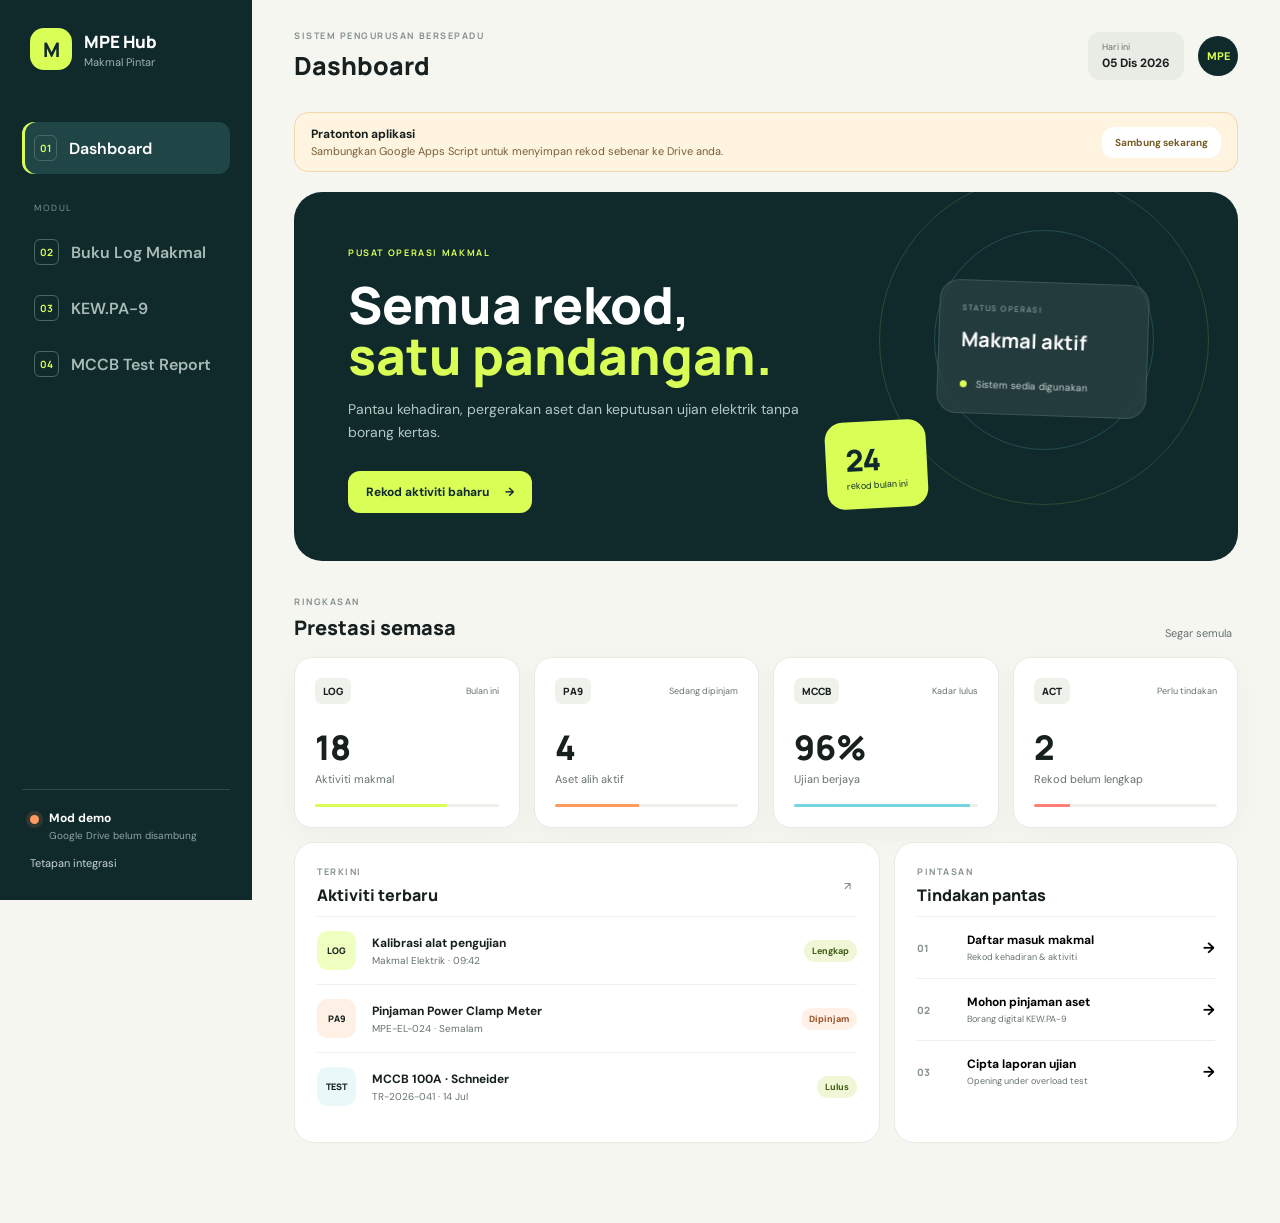
==== index.html @ 6437c632 "build MPE Hub mobile web app" ====
<!doctype html>
<html lang="ms">
<head>
  <meta charset="UTF-8">
  <meta name="viewport" content="width=device-width, initial-scale=1.0, viewport-fit=cover">
  <meta name="theme-color" content="#102a2c">
  <meta name="description" content="MPE Hub - pengurusan makmal, aset alih dan laporan ujian MCCB dalam satu aplikasi.">
  <title>MPE Hub</title>
  <link rel="preconnect" href="https://fonts.googleapis.com">
  <link rel="preconnect" href="https://fonts.gstatic.com" crossorigin>
  <link href="https://fonts.googleapis.com/css2?family=DM+Sans:wght@400;500;600;700&family=Manrope:wght@600;700;800&display=swap" rel="stylesheet">
  <link rel="stylesheet" href="styles.css">
</head>
<body>
  <div class="app-shell">
    <aside class="sidebar" aria-label="Navigasi utama">
      <a class="brand" href="#dashboard" data-route="dashboard" aria-label="MPE Hub - halaman utama">
        <span class="brand-mark">M</span>
        <span><strong>MPE Hub</strong><small>Makmal Pintar</small></span>
      </a>

      <nav class="side-nav">
        <button class="nav-item active" data-route="dashboard"><span class="nav-icon">01</span><span>Dashboard</span></button>
        <p class="nav-label">MODUL</p>
        <button class="nav-item" data-route="logbook"><span class="nav-icon">02</span><span>Buku Log Makmal</span></button>
        <button class="nav-item" data-route="asset"><span class="nav-icon">03</span><span>KEW.PA-9</span></button>
        <button class="nav-item" data-route="mccb"><span class="nav-icon">04</span><span>MCCB Test Report</span></button>
      </nav>

      <div class="sidebar-foot">
        <div class="sync-state"><span class="status-dot"></span><div><strong id="sync-label">Mod demo</strong><small id="sync-detail">Google Drive belum disambung</small></div></div>
        <button class="text-button" data-open-setup>Tetapan integrasi</button>
      </div>
    </aside>

    <main class="main-content">
      <header class="topbar">
        <div>
          <p class="eyebrow">SISTEM PENGURUSAN BERSEPADU</p>
          <h1 id="page-title">Dashboard</h1>
        </div>
        <div class="top-actions">
          <div class="today-pill"><span>Hari ini</span><strong id="today-date">—</strong></div>
          <button class="avatar" aria-label="Profil pengguna">MPE</button>
        </div>
      </header>

      <div id="connection-banner" class="connection-banner">
        <div><strong>Pratonton aplikasi</strong><span>Sambungkan Google Apps Script untuk menyimpan rekod sebenar ke Drive anda.</span></div>
        <button class="button button-small button-light" data-open-setup>Sambung sekarang</button>
      </div>

      <section class="page active" id="dashboard" data-page="dashboard">
        <div class="hero-card">
          <div class="hero-copy">
            <span class="hero-kicker">PUSAT OPERASI MAKMAL</span>
            <h2>Semua rekod,<br><em>satu pandangan.</em></h2>
            <p>Pantau kehadiran, pergerakan aset dan keputusan ujian elektrik tanpa borang kertas.</p>
            <button class="button button-primary" data-route="logbook">Rekod aktiviti baharu <span>→</span></button>
          </div>
          <div class="hero-visual" aria-hidden="true">
            <div class="orbit orbit-one"></div><div class="orbit orbit-two"></div>
            <div class="pulse-card"><span>STATUS OPERASI</span><strong>Makmal aktif</strong><small><i></i> Sistem sedia digunakan</small></div>
            <div class="mini-stat"><span id="hero-count">24</span><small>rekod bulan ini</small></div>
          </div>
        </div>

        <div class="section-heading"><div><p class="eyebrow">RINGKASAN</p><h2>Prestasi semasa</h2></div><button class="ghost-button" id="refresh-dashboard">Segar semula</button></div>
        <div class="metric-grid">
          <article class="metric-card accent-lime"><div class="metric-top"><span class="metric-code">LOG</span><span class="trend">Bulan ini</span></div><strong id="metric-logbook">18</strong><p>Aktiviti makmal</p><div class="metric-bar"><i style="width:72%"></i></div></article>
          <article class="metric-card accent-orange"><div class="metric-top"><span class="metric-code">PA9</span><span class="trend">Sedang dipinjam</span></div><strong id="metric-assets">4</strong><p>Aset alih aktif</p><div class="metric-bar"><i style="width:46%"></i></div></article>
          <article class="metric-card accent-cyan"><div class="metric-top"><span class="metric-code">MCCB</span><span class="trend">Kadar lulus</span></div><strong id="metric-tests">96%</strong><p>Ujian berjaya</p><div class="metric-bar"><i style="width:96%"></i></div></article>
          <article class="metric-card accent-red"><div class="metric-top"><span class="metric-code">ACT</span><span class="trend">Perlu tindakan</span></div><strong id="metric-actions">2</strong><p>Rekod belum lengkap</p><div class="metric-bar"><i style="width:20%"></i></div></article>
        </div>

        <div class="dashboard-grid">
          <section class="panel activity-panel">
            <div class="panel-head"><div><p class="eyebrow">TERKINI</p><h3>Aktiviti terbaru</h3></div><button class="icon-button" aria-label="Lihat semua">↗</button></div>
            <div class="activity-list" id="activity-list">
              <div class="activity-row"><span class="activity-type type-log">LOG</span><div><strong>Kalibrasi alat pengujian</strong><small>Makmal Elektrik · 09:42</small></div><span class="badge success">Lengkap</span></div>
              <div class="activity-row"><span class="activity-type type-asset">PA9</span><div><strong>Pinjaman Power Clamp Meter</strong><small>MPE-EL-024 · Semalam</small></div><span class="badge warning">Dipinjam</span></div>
              <div class="activity-row"><span class="activity-type type-test">TEST</span><div><strong>MCCB 100A · Schneider</strong><small>TR-2026-041 · 14 Jul</small></div><span class="badge success">Lulus</span></div>
            </div>
          </section>
          <section class="panel quick-panel">
            <div class="panel-head"><div><p class="eyebrow">PINTASAN</p><h3>Tindakan pantas</h3></div></div>
            <button class="quick-action" data-route="logbook"><span>01</span><div><strong>Daftar masuk makmal</strong><small>Rekod kehadiran & aktiviti</small></div><b>→</b></button>
            <button class="quick-action" data-route="asset"><span>02</span><div><strong>Mohon pinjaman aset</strong><small>Borang digital KEW.PA-9</small></div><b>→</b></button>
            <button class="quick-action" data-route="mccb"><span>03</span><div><strong>Cipta laporan ujian</strong><small>Opening under overload test</small></div><b>→</b></button>
          </section>
        </div>
      </section>

      <section class="page" id="logbook" data-page="logbook">
        <div class="module-intro intro-green"><div><span class="module-number">MODUL 01</span><h2>Buku Log Makmal</h2><p>Rekod kehadiran dan aktiviti dengan bukti sokongan serta status pelaksanaan.</p></div><div class="intro-stat"><span id="log-today">03</span><small>Kehadiran hari ini</small></div></div>
        <form class="data-form" id="logbook-form" data-module="logbook">
          <div class="form-section"><div class="form-section-title"><span>01</span><div><h3>Maklumat kehadiran</h3><p>Butiran pegawai dan lokasi makmal</p></div></div><div class="field-grid">
            <label class="field"><span>Nama penuh *</span><input name="nama" required placeholder="Contoh: Ahmad Firdaus"></label>
            <label class="field"><span>No. pekerja / kad pengenalan *</span><input name="noPekerja" required placeholder="No. pengenalan"></label>
            <label class="field"><span>Bahagian / Unit *</span><input name="bahagian" required placeholder="Contoh: Unit Kejuruteraan Elektrik"></label>
            <label class="field"><span>Makmal *</span><select name="makmal" required><option value="">Pilih makmal</option><option>Makmal Elektrik</option><option>Makmal Mekanikal</option><option>Makmal Kalibrasi</option><option>Lain-lain</option></select></label>
            <label class="field"><span>Tarikh *</span><input type="date" name="tarikh" required data-today></label>
            <label class="field"><span>Masa masuk *</span><input type="time" name="masaMasuk" required data-now></label>
          </div></div>
          <div class="form-section"><div class="form-section-title"><span>02</span><div><h3>Aktiviti makmal</h3><p>Pilih tujuan dan terangkan kerja yang dijalankan</p></div></div><div class="field-grid">
            <label class="field"><span>Jenis aktiviti *</span><select name="aktiviti" required><option value="">Pilih aktiviti</option><option>Pengujian</option><option>Kalibrasi</option><option>Penyelenggaraan</option><option>Lawatan Dalaman</option><option>Lawatan Luaran</option><option>Lain-lain</option></select></label>
            <label class="field"><span>Pegawai bertanggungjawab</span><input name="pegawai" placeholder="Nama pegawai penyelia"></label>
            <label class="field field-wide"><span>Butiran aktiviti *</span><textarea name="butiran" required rows="4" placeholder="Nyatakan skop kerja, peralatan dan hasil aktiviti..."></textarea></label>
            <label class="field"><span>Masa keluar</span><input type="time" name="masaKeluar"></label>
            <label class="field"><span>Status *</span><select name="status" required><option>Lengkap</option><option>Tidak Lengkap</option><option>Dalam Pelaksanaan</option></select></label>
            <label class="field field-wide"><span>Lampiran bukti (gambar / PDF)</span><input type="file" name="lampiran" accept="image/*,.pdf" capture="environment"><small>Maksimum 5 MB. Fail akan disimpan di Google Drive.</small></label>
          </div></div>
          <div class="form-actions"><button type="reset" class="button button-secondary">Kosongkan</button><button type="submit" class="button button-dark">Simpan rekod <span>→</span></button></div>
        </form>
      </section>

      <section class="page" id="asset" data-page="asset">
        <div class="module-intro intro-orange"><div><span class="module-number">MODUL 02 · KEW.PA-9</span><h2>Pinjaman Aset Alih</h2><p>Borang digital berdasarkan AM 2.4 Lampiran A untuk pergerakan dan pinjaman aset.</p></div><div class="intro-stat"><span id="asset-active">04</span><small>Aset sedang dipinjam</small></div></div>
        <form class="data-form" id="asset-form" data-module="asset">
          <div class="form-section"><div class="form-section-title"><span>01</span><div><h3>Maklumat pemohon</h3><p>Butiran peminjam dan tujuan penggunaan</p></div></div><div class="field-grid">
            <label class="field"><span>No. permohonan</span><input name="noPermohonan" readonly data-autono="PA9"></label>
            <label class="field"><span>Nama pemohon *</span><input name="namaPemohon" required placeholder="Nama penuh"></label>
            <label class="field"><span>Jawatan *</span><input name="jawatan" required placeholder="Jawatan pemohon"></label>
            <label class="field"><span>Bahagian *</span><input name="bahagian" required placeholder="Bahagian / unit"></label>
            <label class="field"><span>Tujuan *</span><input name="tujuan" required placeholder="Tujuan pinjaman"></label>
            <label class="field"><span>Tempat digunakan *</span><input name="tempat" required placeholder="Lokasi penggunaan"></label>
            <label class="field field-wide"><span>Nama pengeluar</span><input name="namaPengeluar" placeholder="Nama pegawai yang mengeluarkan aset"></label>
          </div></div>
          <div class="form-section"><div class="form-section-title"><span>02</span><div><h3>Butiran aset</h3><p>Tambah satu atau lebih aset dalam permohonan</p></div></div><div id="asset-items" class="repeater"></div><button type="button" class="add-row-button" id="add-asset">＋ Tambah aset</button></div>
          <div class="form-section"><div class="form-section-title"><span>03</span><div><h3>Pengesahan peminjam</h3><p>Perakuan maklumat yang dikemukakan</p></div></div><div class="field-grid">
            <label class="field"><span>Tarikh permohonan *</span><input type="date" name="tarikhPermohonan" required data-today></label>
            <label class="field"><span>Status permohonan</span><select name="status"><option>Menunggu Kelulusan</option><option>Lulus</option><option>Tidak Lulus</option><option>Dipulangkan</option></select></label>
            <label class="check-field field-wide"><input type="checkbox" name="perakuan" required><span>Saya mengaku bahawa maklumat di atas adalah benar dan aset akan digunakan untuk tujuan yang dinyatakan.</span></label>
          </div></div>
          <div class="form-actions"><button type="reset" class="button button-secondary">Kosongkan</button><button type="submit" class="button button-dark">Hantar permohonan <span>→</span></button></div>
        </form>
      </section>

      <section class="page" id="mccb" data-page="mccb">
        <div class="module-intro intro-blue"><div><span class="module-number">MODUL 03 · F-CREaTE-ERL-TP02-01</span><h2>MCCB Test Report</h2><p>Test data for opening under overload conditions mengikut MS IEC 60947-2.</p></div><div class="intro-stat"><span id="test-rate">96%</span><small>Kadar lulus keseluruhan</small></div></div>
        <form class="data-form" id="mccb-form" data-module="mccb">
          <div class="form-section"><div class="form-section-title"><span>01</span><div><h3>Butiran MCCB</h3><p>Maklumat unit yang diuji dan rujukan kerja</p></div></div><div class="field-grid">
            <label class="field"><span>Test Ref. No. *</span><input name="testRef" required data-autono="TR"></label>
            <label class="field"><span>Job No. *</span><input name="jobNo" required placeholder="Nombor kerja"></label>
            <label class="field"><span>Syarikat *</span><input name="company" required placeholder="Nama syarikat / pelanggan"></label>
            <label class="field"><span>Jenama *</span><input name="brand" required placeholder="Contoh: Schneider"></label>
            <label class="field"><span>Model *</span><input name="model" required placeholder="Model MCCB"></label>
            <label class="field"><span>Jenis *</span><select name="type" required><option>Fixed</option><option>Adjustable</option></select></label>
            <label class="field"><span>Bilangan kutub *</span><input type="number" min="1" max="4" name="poles" required placeholder="3"></label>
            <label class="field"><span>Rated current, In (A) *</span><input type="number" min="1" step="0.01" name="ratedCurrent" required placeholder="100"></label>
            <label class="field"><span>Rated short circuit capacity (kA)</span><input type="number" min="0" step="0.01" name="shortCircuit" placeholder="25"></label>
          </div></div>
          <div class="form-section"><div class="form-section-title"><span>02</span><div><h3>Keadaan kerja</h3><p>Suhu, kelembapan dan sambungan ujian</p></div></div><div class="field-grid four-col">
            <label class="field"><span>Ambient mula (°C) *</span><input type="number" step="0.1" name="ambientStart" required></label>
            <label class="field"><span>Ambient akhir (°C)</span><input type="number" step="0.1" name="ambientEnd"></label>
            <label class="field"><span>Kelembapan mula (%) *</span><input type="number" step="0.1" name="humidityStart" required></label>
            <label class="field"><span>Kelembapan akhir (%)</span><input type="number" step="0.1" name="humidityEnd"></label>
            <label class="field"><span>Faktor TCD *</span><input type="number" step="0.001" name="tcd" value="1" required></label>
            <label class="field"><span>Saiz kabel (mm²)</span><input type="number" step="0.01" name="cableSize"></label>
            <label class="field"><span>Torque (Nm)</span><input type="number" step="0.01" name="torque"></label>
            <label class="check-field"><input type="checkbox" name="seriesConnected" checked><span>Semua kutub fasa disambung secara siri</span></label>
          </div></div>
          <div class="form-section"><div class="form-section-title"><span>03</span><div><h3>Senarai semak peralatan</h3><p>Pastikan peralatan berfungsi dan kalibrasi sah</p></div></div><div id="equipment-list" class="equipment-list"></div></div>
          <div class="form-section"><div class="form-section-title"><span>04</span><div><h3>Opening under overload</h3><p>Clause 8.2.1.2.4 — MS IEC 60947-2</p></div></div>
            <div class="calc-strip"><div><span>Rated at test ambient (b)</span><strong id="rated-at-test">0.00 A</strong></div><div><span>1.05 × (b)</span><strong id="test-105">0.00 A</strong></div><div><span>1.30 × (b)</span><strong id="test-130">0.00 A</strong></div></div>
            <div class="test-grid"><div class="test-card"><span class="test-label">UJIAN i</span><h4>1.05 OF (b)</h4><p>Non-trip mengikut tempoh standard</p><label class="field"><span>Arus sebenar (A)</span><input type="number" step="0.01" name="actual105"></label><label class="field"><span>Tripping time / catatan</span><input name="trip105" placeholder="Contoh: Non-trip at 1 hour"></label><label class="field"><span>Keputusan</span><select name="result105"><option>Pass</option><option>Fail</option></select></label></div>
            <div class="test-card"><span class="test-label">UJIAN ii</span><h4>1.30 OF (b)</h4><p>Trip dalam tempoh standard</p><label class="field"><span>Arus sebenar (A)</span><input type="number" step="0.01" name="actual130"></label><label class="field"><span>Tripping time / catatan</span><input name="trip130" placeholder="Contoh: Trip at 42 min"></label><label class="field"><span>Keputusan</span><select name="result130"><option>Pass</option><option>Fail</option></select></label></div></div>
            <div class="reading-block"><div class="reading-head"><span>Bacaan clamp meter mengikut sela masa (A)</span><small>0 hingga +120 min</small></div><div class="reading-grid" id="reading-grid"></div></div>
          </div>
          <div class="form-section"><div class="form-section-title"><span>05</span><div><h3>Pengesahan laporan</h3><p>Butiran penguji dan pegawai verifikasi</p></div></div><div class="field-grid">
            <label class="field"><span>Diuji oleh *</span><input name="testedBy" required></label><label class="field"><span>Jawatan penguji *</span><input name="testerPosition" required></label><label class="field"><span>Disemak & disahkan oleh</span><input name="verifiedBy"></label><label class="field"><span>Jawatan penyemak</span><input name="verifierPosition"></label><label class="field"><span>Tarikh ujian *</span><input type="date" name="testDate" required data-today></label><label class="field"><span>Keputusan keseluruhan *</span><select name="overallResult"><option>Pass</option><option>Fail</option></select></label>
          </div></div>
          <div class="form-actions"><button type="reset" class="button button-secondary">Kosongkan</button><button type="submit" class="button button-dark">Simpan laporan <span>→</span></button></div>
        </form>
      </section>
    </main>
  </div>

  <nav class="mobile-nav" aria-label="Navigasi mudah alih">
    <button class="active" data-route="dashboard"><span>⌂</span><small>Utama</small></button><button data-route="logbook"><span>01</span><small>Log</small></button><button data-route="asset"><span>02</span><small>PA-9</small></button><button data-route="mccb"><span>03</span><small>MCCB</small></button>
  </nav>

  <dialog id="setup-dialog" class="setup-dialog">
    <button class="dialog-close" data-close-dialog aria-label="Tutup">×</button>
    <span class="dialog-kicker">INTEGRASI GOOGLE DRIVE</span><h2>Sambungkan storan anda</h2><p>Salin URL deployment Google Apps Script ke <code>config.js</code>. Spreadsheet dan folder lampiran akan dicipta secara automatik dalam Drive anda.</p>
    <ol><li>Buka fail <strong>apps-script/Code.gs</strong> dan salin ke projek Apps Script baharu.</li><li>Deploy sebagai <strong>Web app</strong>, akses kepada “Anyone”.</li><li>Salin URL berakhir <strong>/exec</strong> ke dalam <strong>config.js</strong>.</li></ol>
    <div class="setup-code"><span>GOOGLE_SCRIPT_URL</span><code id="configured-url">Belum ditetapkan</code></div>
    <button class="button button-dark" data-close-dialog>Faham</button>
  </dialog>
  <div id="toast" class="toast" role="status" aria-live="polite"></div>
  <script src="config.js"></script>
  <script src="app.js"></script>
</body>
</html>
---- styles.css ----
:root{--ink:#17201f;--muted:#667270;--paper:#f5f6f0;--white:#fff;--forest:#102a2c;--forest-2:#183d3f;--lime:#d9ff57;--orange:#ff9b60;--cyan:#74d7df;--red:#ff7f78;--line:#dfe3da;--shadow:0 16px 50px rgba(24,45,42,.08);--radius:22px}
*{box-sizing:border-box}html{scroll-behavior:smooth}body{margin:0;background:var(--paper);color:var(--ink);font-family:"DM Sans",sans-serif;-webkit-font-smoothing:antialiased}button,input,select,textarea{font:inherit}button{cursor:pointer}.app-shell{min-height:100vh}.sidebar{position:fixed;inset:0 auto 0 0;width:252px;padding:28px 22px;background:var(--forest);color:#fff;display:flex;flex-direction:column;z-index:20}.brand{display:flex;align-items:center;gap:12px;color:#fff;text-decoration:none;padding:0 8px}.brand-mark{width:42px;height:42px;border-radius:14px;background:var(--lime);color:var(--forest);display:grid;place-items:center;font:800 20px Manrope}.brand strong,.brand small{display:block}.brand strong{font:800 17px Manrope}.brand small{color:#9cb2ad;font-size:11px;margin-top:2px}.side-nav{margin-top:48px}.nav-label{font-size:9px;letter-spacing:.18em;color:#76918c;margin:28px 12px 12px}.nav-item{width:100%;border:0;background:transparent;color:#a9bbb7;display:flex;align-items:center;gap:12px;text-align:left;padding:13px 12px;border-radius:12px;margin:4px 0;font-weight:600}.nav-item:hover,.nav-item.active{background:#204547;color:#fff}.nav-item.active{box-shadow:inset 3px 0 0 var(--lime)}.nav-icon{font:700 10px Manrope;color:var(--lime);border:1px solid #4b6663;border-radius:6px;padding:5px}.sidebar-foot{margin-top:auto;border-top:1px solid #2b4a49;padding:20px 8px 0}.sync-state{display:flex;gap:10px;align-items:flex-start}.status-dot{width:9px;height:9px;margin-top:5px;border-radius:50%;background:var(--orange);box-shadow:0 0 0 4px rgba(255,155,96,.13)}.sync-state strong,.sync-state small{display:block}.sync-state strong{font-size:12px}.sync-state small{font-size:10px;color:#8ea5a0;margin-top:3px}.text-button{border:0;background:transparent;color:#c6d4d1;font-size:11px;padding:14px 0 0}.main-content{margin-left:252px;padding:0 42px 80px;max-width:1600px}.topbar{height:112px;display:flex;align-items:center;justify-content:space-between}.eyebrow{font:700 9px Manrope;letter-spacing:.17em;color:#85908e;margin:0 0 6px}.topbar h1{font:800 25px Manrope;margin:0}.top-actions{display:flex;align-items:center;gap:14px}.today-pill{background:#e9ece5;border-radius:12px;padding:9px 14px}.today-pill span,.today-pill strong{display:block}.today-pill span{font-size:9px;color:var(--muted)}.today-pill strong{font-size:12px;margin-top:2px}.avatar{width:40px;height:40px;border:0;border-radius:50%;background:var(--forest);color:var(--lime);font-size:11px;font-weight:700}.connection-banner{display:flex;align-items:center;justify-content:space-between;gap:20px;background:#fff4df;border:1px solid #f0d8aa;padding:13px 16px;border-radius:14px;margin-bottom:20px}.connection-banner strong,.connection-banner span{display:block}.connection-banner strong{font-size:12px}.connection-banner span{font-size:11px;color:#765f3b;margin-top:2px}.button{border:0;border-radius:12px;padding:13px 18px;font-weight:700;font-size:12px;display:inline-flex;align-items:center;justify-content:center;gap:16px}.button-primary{background:var(--lime);color:var(--forest)}.button-primary:hover{transform:translateY(-1px);box-shadow:0 9px 22px rgba(217,255,87,.18)}.button-dark{background:var(--forest);color:#fff}.button-secondary{background:#e9ece5;color:var(--ink)}.button-light{background:#fff;color:#775b24}.button-small{padding:9px 13px;font-size:10px}.page{display:none;animation:fadeUp .35s ease}.page.active{display:block}@keyframes fadeUp{from{opacity:0;transform:translateY(7px)}to{opacity:1;transform:none}}.hero-card{min-height:350px;border-radius:28px;background:var(--forest);color:#fff;padding:48px 54px;display:grid;grid-template-columns:1.1fr .9fr;overflow:hidden;position:relative}.hero-kicker{font:700 9px Manrope;letter-spacing:.18em;color:var(--lime)}.hero-copy h2{font:800 clamp(34px,4vw,58px)/.99 Manrope;margin:18px 0}.hero-copy h2 em{font-style:normal;color:var(--lime)}.hero-copy p{max-width:480px;color:#b5c7c3;font-size:14px;line-height:1.6;margin:0 0 28px}.hero-visual{position:relative;min-height:240px}.orbit{position:absolute;border:1px solid rgba(217,255,87,.15);border-radius:50%}.orbit-one{width:330px;height:330px;right:-25px;top:-65px}.orbit-two{width:220px;height:220px;right:30px;top:-10px;border-color:rgba(116,215,223,.2)}.pulse-card{position:absolute;right:36px;top:42px;width:210px;padding:22px;background:rgba(255,255,255,.08);backdrop-filter:blur(12px);border:1px solid rgba(255,255,255,.12);border-radius:20px;transform:rotate(2deg)}.pulse-card span,.pulse-card strong,.pulse-card small{display:block}.pulse-card span{font-size:8px;letter-spacing:.15em;color:#9bb2ad}.pulse-card strong{font:700 20px Manrope;margin:13px 0 25px}.pulse-card small{font-size:10px;color:#c4d2cf}.pulse-card i{display:inline-block;width:7px;height:7px;background:var(--lime);border-radius:50%;margin-right:6px}.mini-stat{position:absolute;left:18px;bottom:5px;background:var(--lime);color:var(--forest);border-radius:18px;padding:17px 20px;transform:rotate(-3deg)}.mini-stat span,.mini-stat small{display:block}.mini-stat span{font:800 30px Manrope}.mini-stat small{font-size:9px}.section-heading{display:flex;align-items:flex-end;justify-content:space-between;margin:34px 0 16px}.section-heading h2{font:800 20px Manrope;margin:0}.ghost-button,.icon-button{border:0;background:transparent;color:var(--muted);font-size:11px}.metric-grid{display:grid;grid-template-columns:repeat(4,1fr);gap:14px}.metric-card{background:#fff;border:1px solid #e8ebe4;border-radius:18px;padding:20px;box-shadow:0 8px 30px rgba(26,45,42,.03)}.metric-top{display:flex;justify-content:space-between;align-items:center}.metric-code{font:800 10px Manrope;padding:6px 8px;border-radius:7px;background:#eff1eb}.trend{font-size:9px;color:var(--muted)}.metric-card>strong{font:800 34px Manrope;display:block;margin:20px 0 0}.metric-card>p{font-size:11px;color:var(--muted);margin:2px 0 18px}.metric-bar{height:3px;background:#edf0ea;border-radius:2px;overflow:hidden}.metric-bar i{display:block;height:100%;background:var(--lime)}.accent-orange .metric-bar i{background:var(--orange)}.accent-cyan .metric-bar i{background:var(--cyan)}.accent-red .metric-bar i{background:var(--red)}.dashboard-grid{display:grid;grid-template-columns:1.45fr .85fr;gap:14px;margin-top:14px}.panel{background:#fff;border:1px solid #e8ebe4;border-radius:20px;padding:22px}.panel-head{display:flex;justify-content:space-between;align-items:center;margin-bottom:10px}.panel h3{font:800 16px Manrope;margin:0}.activity-row{display:grid;grid-template-columns:42px 1fr auto;align-items:center;gap:13px;padding:14px 0;border-top:1px solid #edf0ea}.activity-type{width:39px;height:39px;border-radius:11px;display:grid;place-items:center;font:800 9px Manrope}.type-log{background:#efffc0}.type-asset{background:#fff0e6}.type-test{background:#e9f9fa}.activity-row strong,.activity-row small{display:block}.activity-row strong{font-size:12px}.activity-row small{font-size:10px;color:var(--muted);margin-top:3px}.badge{padding:5px 8px;border-radius:99px;font-size:9px;font-weight:700}.success{background:#eff7d7;color:#3f5b16}.warning{background:#fff1e7;color:#9c5127}.quick-action{width:100%;display:grid;grid-template-columns:38px 1fr auto;align-items:center;gap:12px;text-align:left;background:transparent;border:0;border-top:1px solid #edf0ea;padding:15px 0}.quick-action>span{font:800 10px Manrope;color:#8b9694}.quick-action strong,.quick-action small{display:block}.quick-action strong{font-size:12px}.quick-action small{font-size:9px;color:var(--muted);margin-top:3px}.quick-action b{font-size:15px}.module-intro{min-height:190px;padding:36px 40px;border-radius:26px;display:flex;justify-content:space-between;align-items:flex-end;margin-bottom:18px}.intro-green{background:#dff4c5}.intro-orange{background:#ffe0cc}.intro-blue{background:#d5eef0}.module-number{font:800 9px Manrope;letter-spacing:.16em}.module-intro h2{font:800 clamp(30px,4vw,46px) Manrope;margin:12px 0 8px}.module-intro p{font-size:12px;max-width:560px;margin:0;color:#4d5b59}.intro-stat{text-align:right;border-left:1px solid rgba(23,32,31,.18);padding-left:32px}.intro-stat span,.intro-stat small{display:block}.intro-stat span{font:800 38px Manrope}.intro-stat small{font-size:9px;color:#51615e}.data-form{background:#fff;border-radius:22px;border:1px solid #e5e8e1;overflow:hidden}.form-section{padding:30px 34px;border-bottom:1px solid #e8ebe4}.form-section-title{display:flex;align-items:flex-start;gap:14px;margin-bottom:25px}.form-section-title>span{width:28px;height:28px;border-radius:8px;background:var(--forest);color:var(--lime);display:grid;place-items:center;font:800 9px Manrope}.form-section-title h3{font:800 16px Manrope;margin:2px 0}.form-section-title p{font-size:10px;color:var(--muted);margin:3px 0}.field-grid{display:grid;grid-template-columns:repeat(2,1fr);gap:19px 20px}.four-col{grid-template-columns:repeat(4,1fr)}.field-wide{grid-column:1/-1}.field>span{display:block;font-weight:700;font-size:10px;margin-bottom:7px}.field input,.field select,.field textarea{width:100%;border:1px solid #dbe0d8;background:#fafbf8;color:var(--ink);border-radius:10px;padding:12px 13px;outline:none;font-size:12px}.field input:focus,.field select:focus,.field textarea:focus{border-color:#6e918b;box-shadow:0 0 0 3px rgba(24,61,63,.08)}.field textarea{resize:vertical;line-height:1.5}.field small{display:block;color:#85908e;font-size:9px;margin-top:5px}.field input[type=file]{padding:10px}.check-field{display:flex;align-items:flex-start;gap:10px;border:1px solid #dbe0d8;background:#fafbf8;border-radius:10px;padding:12px}.check-field input{accent-color:var(--forest);margin-top:2px}.check-field span{font-size:10px;line-height:1.45}.form-actions{padding:22px 34px;display:flex;justify-content:flex-end;gap:10px;background:#fafbf8}.repeater{display:grid;gap:12px}.repeater-row{position:relative;display:grid;grid-template-columns:50px 1fr 1.4fr 1fr 1fr 42px;gap:10px;align-items:end;padding:14px;border:1px solid #e1e5dd;border-radius:14px;background:#fafbf8}.row-num{width:32px;height:40px;display:grid;place-items:center;font:800 11px Manrope;color:#7b8684}.remove-row{width:36px;height:40px;border:0;border-radius:9px;background:#f2e7e4;color:#9f5147;font-size:16px}.add-row-button{margin-top:12px;border:1px dashed #aeb8b4;background:transparent;border-radius:10px;padding:10px 14px;font-size:10px;font-weight:700;color:#45605c}.equipment-list{display:grid;gap:8px}.equipment-row{display:grid;grid-template-columns:1.2fr 1fr 130px 130px;gap:10px;align-items:center;padding:11px 14px;background:#fafbf8;border:1px solid #e2e6df;border-radius:11px}.equipment-row strong{font-size:11px}.equipment-row input,.equipment-row select{width:100%;padding:9px;border:1px solid #dbe0d8;border-radius:8px;background:#fff;font-size:10px}.calc-strip{display:grid;grid-template-columns:repeat(3,1fr);gap:1px;background:#dfe4dc;border:1px solid #dfe4dc;border-radius:14px;overflow:hidden;margin-bottom:18px}.calc-strip div{background:#f6f8f3;padding:16px}.calc-strip span,.calc-strip strong{display:block}.calc-strip span{font-size:9px;color:var(--muted)}.calc-strip strong{font:800 20px Manrope;margin-top:5px}.test-grid{display:grid;grid-template-columns:1fr 1fr;gap:14px}.test-card{border:1px solid #dde2da;border-radius:15px;padding:20px}.test-label{font:800 8px Manrope;color:#75817e}.test-card h4{font:800 18px Manrope;margin:6px 0 2px}.test-card p{font-size:9px;color:var(--muted);margin:0 0 16px}.test-card .field{display:block;margin-top:12px}.reading-block{margin-top:16px;border:1px solid #dde2da;border-radius:15px;padding:18px}.reading-head{display:flex;justify-content:space-between}.reading-head span{font-size:10px;font-weight:700}.reading-head small{font-size:9px;color:var(--muted)}.reading-grid{display:grid;grid-template-columns:repeat(7,1fr);gap:8px;margin-top:14px}.reading-grid label span{font-size:8px;color:#697673}.reading-grid input{width:100%;margin-top:5px;padding:9px 6px;border:1px solid #dbe0d8;border-radius:8px;font-size:10px}.mobile-nav{display:none}.setup-dialog{max-width:500px;border:0;border-radius:22px;padding:34px;box-shadow:0 30px 80px rgba(11,27,27,.28)}.setup-dialog::backdrop{background:rgba(12,28,28,.62);backdrop-filter:blur(3px)}.dialog-close{position:absolute;right:16px;top:14px;border:0;background:transparent;font-size:25px}.dialog-kicker{font:800 9px Manrope;letter-spacing:.16em;color:#58716d}.setup-dialog h2{font:800 25px Manrope;margin:10px 0}.setup-dialog>p,.setup-dialog li{font-size:12px;color:var(--muted);line-height:1.6}.setup-dialog ol{padding-left:20px}.setup-code{background:#eef1eb;border-radius:10px;padding:12px;margin:18px 0}.setup-code span,.setup-code code{display:block}.setup-code span{font-size:8px;font-weight:700;color:#6c7976}.setup-code code{font-size:10px;word-break:break-all;margin-top:5px}.toast{position:fixed;right:24px;bottom:24px;background:var(--forest);color:#fff;padding:14px 18px;border-radius:12px;font-size:11px;box-shadow:var(--shadow);transform:translateY(100px);opacity:0;transition:.3s;z-index:99}.toast.show{transform:none;opacity:1}.toast.error{background:#7c342f}
@media(max-width:1100px){.metric-grid{grid-template-columns:repeat(2,1fr)}.four-col{grid-template-columns:repeat(2,1fr)}.repeater-row{grid-template-columns:40px 1fr 1fr}.repeater-row .field:nth-of-type(3),.repeater-row .field:nth-of-type(4){grid-column:auto}.equipment-row{grid-template-columns:1fr 1fr}.dashboard-grid{grid-template-columns:1fr}.hero-card{grid-template-columns:1fr .8fr}}
@media(max-width:760px){body{padding-bottom:74px}.sidebar{display:none}.main-content{margin-left:0;padding:0 16px 40px}.topbar{height:88px}.top-actions{gap:8px}.today-pill{display:none}.connection-banner{align-items:flex-start}.connection-banner span{max-width:220px}.hero-card{min-height:470px;display:block;padding:34px 26px}.hero-copy h2{font-size:40px}.hero-visual{min-height:190px;margin-top:15px}.orbit-one{width:260px;height:260px;right:-70px}.orbit-two{width:180px;height:180px;right:-25px}.pulse-card{right:4px;top:25px;width:185px;padding:18px}.mini-stat{left:2px;bottom:0}.metric-grid{grid-template-columns:1fr 1fr;gap:10px}.metric-card{padding:16px}.metric-card>strong{font-size:28px;margin-top:16px}.dashboard-grid{grid-template-columns:1fr}.module-intro{min-height:230px;padding:30px 24px;display:block}.intro-stat{text-align:left;border-left:0;border-top:1px solid rgba(23,32,31,.18);padding:18px 0 0;margin-top:24px}.intro-stat span{font-size:30px}.form-section{padding:24px 18px}.field-grid,.four-col,.test-grid{grid-template-columns:1fr}.form-actions{padding:18px;position:sticky;bottom:72px;z-index:4}.form-actions .button{flex:1}.repeater-row{grid-template-columns:32px 1fr}.repeater-row .field{grid-column:2/-1}.repeater-row .remove-row{grid-column:2;justify-self:end}.equipment-row{grid-template-columns:1fr}.reading-grid{grid-template-columns:repeat(4,1fr)}.mobile-nav{position:fixed;z-index:30;left:0;right:0;bottom:0;height:70px;padding-bottom:env(safe-area-inset-bottom);background:#fff;border-top:1px solid #dfe4dc;display:grid;grid-template-columns:repeat(4,1fr)}.mobile-nav button{border:0;background:#fff;color:#84908d;display:flex;flex-direction:column;align-items:center;justify-content:center;gap:4px}.mobile-nav button.active{color:var(--forest)}.mobile-nav button span{font:800 11px Manrope}.mobile-nav button small{font-size:8px}.setup-dialog{width:calc(100% - 24px);padding:28px}.toast{left:16px;right:16px;bottom:88px;text-align:center}}
@media(max-width:390px){.metric-grid{grid-template-columns:1fr}.connection-banner{display:block}.connection-banner button{margin-top:10px}.reading-grid{grid-template-columns:repeat(3,1fr)}}
@media(prefers-reduced-motion:reduce){*{scroll-behavior:auto!important;animation:none!important;transition:none!important}}
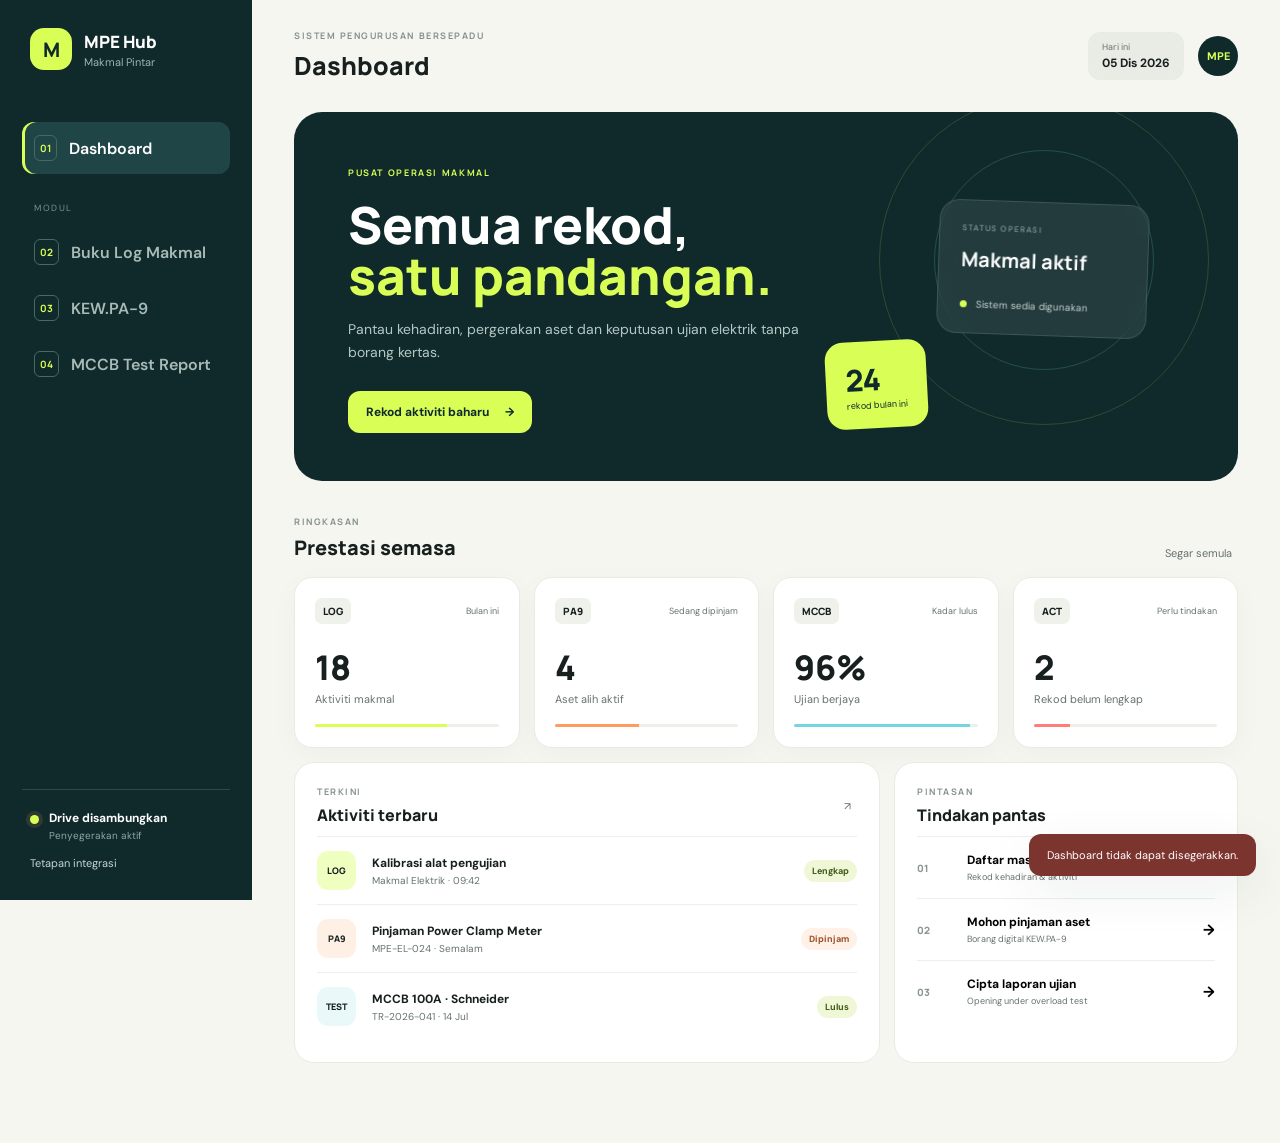
==== commit ece23300: "refresh deployed assets" ====
--- a/index.html
+++ b/index.html
@@ -9,7 +9,7 @@
   <link rel="preconnect" href="https://fonts.googleapis.com">
   <link rel="preconnect" href="https://fonts.gstatic.com" crossorigin>
   <link href="https://fonts.googleapis.com/css2?family=DM+Sans:wght@400;500;600;700&family=Manrope:wght@600;700;800&display=swap" rel="stylesheet">
-  <link rel="stylesheet" href="styles.css">
+  <link rel="stylesheet" href="styles.css?v=20260716-2">
 </head>
 <body>
   <div class="app-shell">
@@ -188,7 +188,7 @@
     <button class="button button-dark" data-close-dialog>Faham</button>
   </dialog>
   <div id="toast" class="toast" role="status" aria-live="polite"></div>
-  <script src="config.js"></script>
-  <script src="app.js"></script>
+  <script src="config.js?v=20260716-2"></script>
+  <script src="app.js?v=20260716-2"></script>
 </body>
 </html>
--- a/styles.css
+++ b/styles.css
@@ -1,4 +1,5 @@
 :root{--ink:#17201f;--muted:#667270;--paper:#f5f6f0;--white:#fff;--forest:#102a2c;--forest-2:#183d3f;--lime:#d9ff57;--orange:#ff9b60;--cyan:#74d7df;--red:#ff7f78;--line:#dfe3da;--shadow:0 16px 50px rgba(24,45,42,.08);--radius:22px}
+[hidden]{display:none!important}.empty-state{padding:28px 12px;text-align:center;border-top:1px solid #edf0ea;color:var(--muted)}.empty-state strong,.empty-state small{display:block}.empty-state strong{font-size:12px;color:var(--ink)}.empty-state small{font-size:10px;margin-top:4px}
 *{box-sizing:border-box}html{scroll-behavior:smooth}body{margin:0;background:var(--paper);color:var(--ink);font-family:"DM Sans",sans-serif;-webkit-font-smoothing:antialiased}button,input,select,textarea{font:inherit}button{cursor:pointer}.app-shell{min-height:100vh}.sidebar{position:fixed;inset:0 auto 0 0;width:252px;padding:28px 22px;background:var(--forest);color:#fff;display:flex;flex-direction:column;z-index:20}.brand{display:flex;align-items:center;gap:12px;color:#fff;text-decoration:none;padding:0 8px}.brand-mark{width:42px;height:42px;border-radius:14px;background:var(--lime);color:var(--forest);display:grid;place-items:center;font:800 20px Manrope}.brand strong,.brand small{display:block}.brand strong{font:800 17px Manrope}.brand small{color:#9cb2ad;font-size:11px;margin-top:2px}.side-nav{margin-top:48px}.nav-label{font-size:9px;letter-spacing:.18em;color:#76918c;margin:28px 12px 12px}.nav-item{width:100%;border:0;background:transparent;color:#a9bbb7;display:flex;align-items:center;gap:12px;text-align:left;padding:13px 12px;border-radius:12px;margin:4px 0;font-weight:600}.nav-item:hover,.nav-item.active{background:#204547;color:#fff}.nav-item.active{box-shadow:inset 3px 0 0 var(--lime)}.nav-icon{font:700 10px Manrope;color:var(--lime);border:1px solid #4b6663;border-radius:6px;padding:5px}.sidebar-foot{margin-top:auto;border-top:1px solid #2b4a49;padding:20px 8px 0}.sync-state{display:flex;gap:10px;align-items:flex-start}.status-dot{width:9px;height:9px;margin-top:5px;border-radius:50%;background:var(--orange);box-shadow:0 0 0 4px rgba(255,155,96,.13)}.sync-state strong,.sync-state small{display:block}.sync-state strong{font-size:12px}.sync-state small{font-size:10px;color:#8ea5a0;margin-top:3px}.text-button{border:0;background:transparent;color:#c6d4d1;font-size:11px;padding:14px 0 0}.main-content{margin-left:252px;padding:0 42px 80px;max-width:1600px}.topbar{height:112px;display:flex;align-items:center;justify-content:space-between}.eyebrow{font:700 9px Manrope;letter-spacing:.17em;color:#85908e;margin:0 0 6px}.topbar h1{font:800 25px Manrope;margin:0}.top-actions{display:flex;align-items:center;gap:14px}.today-pill{background:#e9ece5;border-radius:12px;padding:9px 14px}.today-pill span,.today-pill strong{display:block}.today-pill span{font-size:9px;color:var(--muted)}.today-pill strong{font-size:12px;margin-top:2px}.avatar{width:40px;height:40px;border:0;border-radius:50%;background:var(--forest);color:var(--lime);font-size:11px;font-weight:700}.connection-banner{display:flex;align-items:center;justify-content:space-between;gap:20px;background:#fff4df;border:1px solid #f0d8aa;padding:13px 16px;border-radius:14px;margin-bottom:20px}.connection-banner strong,.connection-banner span{display:block}.connection-banner strong{font-size:12px}.connection-banner span{font-size:11px;color:#765f3b;margin-top:2px}.button{border:0;border-radius:12px;padding:13px 18px;font-weight:700;font-size:12px;display:inline-flex;align-items:center;justify-content:center;gap:16px}.button-primary{background:var(--lime);color:var(--forest)}.button-primary:hover{transform:translateY(-1px);box-shadow:0 9px 22px rgba(217,255,87,.18)}.button-dark{background:var(--forest);color:#fff}.button-secondary{background:#e9ece5;color:var(--ink)}.button-light{background:#fff;color:#775b24}.button-small{padding:9px 13px;font-size:10px}.page{display:none;animation:fadeUp .35s ease}.page.active{display:block}@keyframes fadeUp{from{opacity:0;transform:translateY(7px)}to{opacity:1;transform:none}}.hero-card{min-height:350px;border-radius:28px;background:var(--forest);color:#fff;padding:48px 54px;display:grid;grid-template-columns:1.1fr .9fr;overflow:hidden;position:relative}.hero-kicker{font:700 9px Manrope;letter-spacing:.18em;color:var(--lime)}.hero-copy h2{font:800 clamp(34px,4vw,58px)/.99 Manrope;margin:18px 0}.hero-copy h2 em{font-style:normal;color:var(--lime)}.hero-copy p{max-width:480px;color:#b5c7c3;font-size:14px;line-height:1.6;margin:0 0 28px}.hero-visual{position:relative;min-height:240px}.orbit{position:absolute;border:1px solid rgba(217,255,87,.15);border-radius:50%}.orbit-one{width:330px;height:330px;right:-25px;top:-65px}.orbit-two{width:220px;height:220px;right:30px;top:-10px;border-color:rgba(116,215,223,.2)}.pulse-card{position:absolute;right:36px;top:42px;width:210px;padding:22px;background:rgba(255,255,255,.08);backdrop-filter:blur(12px);border:1px solid rgba(255,255,255,.12);border-radius:20px;transform:rotate(2deg)}.pulse-card span,.pulse-card strong,.pulse-card small{display:block}.pulse-card span{font-size:8px;letter-spacing:.15em;color:#9bb2ad}.pulse-card strong{font:700 20px Manrope;margin:13px 0 25px}.pulse-card small{font-size:10px;color:#c4d2cf}.pulse-card i{display:inline-block;width:7px;height:7px;background:var(--lime);border-radius:50%;margin-right:6px}.mini-stat{position:absolute;left:18px;bottom:5px;background:var(--lime);color:var(--forest);border-radius:18px;padding:17px 20px;transform:rotate(-3deg)}.mini-stat span,.mini-stat small{display:block}.mini-stat span{font:800 30px Manrope}.mini-stat small{font-size:9px}.section-heading{display:flex;align-items:flex-end;justify-content:space-between;margin:34px 0 16px}.section-heading h2{font:800 20px Manrope;margin:0}.ghost-button,.icon-button{border:0;background:transparent;color:var(--muted);font-size:11px}.metric-grid{display:grid;grid-template-columns:repeat(4,1fr);gap:14px}.metric-card{background:#fff;border:1px solid #e8ebe4;border-radius:18px;padding:20px;box-shadow:0 8px 30px rgba(26,45,42,.03)}.metric-top{display:flex;justify-content:space-between;align-items:center}.metric-code{font:800 10px Manrope;padding:6px 8px;border-radius:7px;background:#eff1eb}.trend{font-size:9px;color:var(--muted)}.metric-card>strong{font:800 34px Manrope;display:block;margin:20px 0 0}.metric-card>p{font-size:11px;color:var(--muted);margin:2px 0 18px}.metric-bar{height:3px;background:#edf0ea;border-radius:2px;overflow:hidden}.metric-bar i{display:block;height:100%;background:var(--lime)}.accent-orange .metric-bar i{background:var(--orange)}.accent-cyan .metric-bar i{background:var(--cyan)}.accent-red .metric-bar i{background:var(--red)}.dashboard-grid{display:grid;grid-template-columns:1.45fr .85fr;gap:14px;margin-top:14px}.panel{background:#fff;border:1px solid #e8ebe4;border-radius:20px;padding:22px}.panel-head{display:flex;justify-content:space-between;align-items:center;margin-bottom:10px}.panel h3{font:800 16px Manrope;margin:0}.activity-row{display:grid;grid-template-columns:42px 1fr auto;align-items:center;gap:13px;padding:14px 0;border-top:1px solid #edf0ea}.activity-type{width:39px;height:39px;border-radius:11px;display:grid;place-items:center;font:800 9px Manrope}.type-log{background:#efffc0}.type-asset{background:#fff0e6}.type-test{background:#e9f9fa}.activity-row strong,.activity-row small{display:block}.activity-row strong{font-size:12px}.activity-row small{font-size:10px;color:var(--muted);margin-top:3px}.badge{padding:5px 8px;border-radius:99px;font-size:9px;font-weight:700}.success{background:#eff7d7;color:#3f5b16}.warning{background:#fff1e7;color:#9c5127}.quick-action{width:100%;display:grid;grid-template-columns:38px 1fr auto;align-items:center;gap:12px;text-align:left;background:transparent;border:0;border-top:1px solid #edf0ea;padding:15px 0}.quick-action>span{font:800 10px Manrope;color:#8b9694}.quick-action strong,.quick-action small{display:block}.quick-action strong{font-size:12px}.quick-action small{font-size:9px;color:var(--muted);margin-top:3px}.quick-action b{font-size:15px}.module-intro{min-height:190px;padding:36px 40px;border-radius:26px;display:flex;justify-content:space-between;align-items:flex-end;margin-bottom:18px}.intro-green{background:#dff4c5}.intro-orange{background:#ffe0cc}.intro-blue{background:#d5eef0}.module-number{font:800 9px Manrope;letter-spacing:.16em}.module-intro h2{font:800 clamp(30px,4vw,46px) Manrope;margin:12px 0 8px}.module-intro p{font-size:12px;max-width:560px;margin:0;color:#4d5b59}.intro-stat{text-align:right;border-left:1px solid rgba(23,32,31,.18);padding-left:32px}.intro-stat span,.intro-stat small{display:block}.intro-stat span{font:800 38px Manrope}.intro-stat small{font-size:9px;color:#51615e}.data-form{background:#fff;border-radius:22px;border:1px solid #e5e8e1;overflow:hidden}.form-section{padding:30px 34px;border-bottom:1px solid #e8ebe4}.form-section-title{display:flex;align-items:flex-start;gap:14px;margin-bottom:25px}.form-section-title>span{width:28px;height:28px;border-radius:8px;background:var(--forest);color:var(--lime);display:grid;place-items:center;font:800 9px Manrope}.form-section-title h3{font:800 16px Manrope;margin:2px 0}.form-section-title p{font-size:10px;color:var(--muted);margin:3px 0}.field-grid{display:grid;grid-template-columns:repeat(2,1fr);gap:19px 20px}.four-col{grid-template-columns:repeat(4,1fr)}.field-wide{grid-column:1/-1}.field>span{display:block;font-weight:700;font-size:10px;margin-bottom:7px}.field input,.field select,.field textarea{width:100%;border:1px solid #dbe0d8;background:#fafbf8;color:var(--ink);border-radius:10px;padding:12px 13px;outline:none;font-size:12px}.field input:focus,.field select:focus,.field textarea:focus{border-color:#6e918b;box-shadow:0 0 0 3px rgba(24,61,63,.08)}.field textarea{resize:vertical;line-height:1.5}.field small{display:block;color:#85908e;font-size:9px;margin-top:5px}.field input[type=file]{padding:10px}.check-field{display:flex;align-items:flex-start;gap:10px;border:1px solid #dbe0d8;background:#fafbf8;border-radius:10px;padding:12px}.check-field input{accent-color:var(--forest);margin-top:2px}.check-field span{font-size:10px;line-height:1.45}.form-actions{padding:22px 34px;display:flex;justify-content:flex-end;gap:10px;background:#fafbf8}.repeater{display:grid;gap:12px}.repeater-row{position:relative;display:grid;grid-template-columns:50px 1fr 1.4fr 1fr 1fr 42px;gap:10px;align-items:end;padding:14px;border:1px solid #e1e5dd;border-radius:14px;background:#fafbf8}.row-num{width:32px;height:40px;display:grid;place-items:center;font:800 11px Manrope;color:#7b8684}.remove-row{width:36px;height:40px;border:0;border-radius:9px;background:#f2e7e4;color:#9f5147;font-size:16px}.add-row-button{margin-top:12px;border:1px dashed #aeb8b4;background:transparent;border-radius:10px;padding:10px 14px;font-size:10px;font-weight:700;color:#45605c}.equipment-list{display:grid;gap:8px}.equipment-row{display:grid;grid-template-columns:1.2fr 1fr 130px 130px;gap:10px;align-items:center;padding:11px 14px;background:#fafbf8;border:1px solid #e2e6df;border-radius:11px}.equipment-row strong{font-size:11px}.equipment-row input,.equipment-row select{width:100%;padding:9px;border:1px solid #dbe0d8;border-radius:8px;background:#fff;font-size:10px}.calc-strip{display:grid;grid-template-columns:repeat(3,1fr);gap:1px;background:#dfe4dc;border:1px solid #dfe4dc;border-radius:14px;overflow:hidden;margin-bottom:18px}.calc-strip div{background:#f6f8f3;padding:16px}.calc-strip span,.calc-strip strong{display:block}.calc-strip span{font-size:9px;color:var(--muted)}.calc-strip strong{font:800 20px Manrope;margin-top:5px}.test-grid{display:grid;grid-template-columns:1fr 1fr;gap:14px}.test-card{border:1px solid #dde2da;border-radius:15px;padding:20px}.test-label{font:800 8px Manrope;color:#75817e}.test-card h4{font:800 18px Manrope;margin:6px 0 2px}.test-card p{font-size:9px;color:var(--muted);margin:0 0 16px}.test-card .field{display:block;margin-top:12px}.reading-block{margin-top:16px;border:1px solid #dde2da;border-radius:15px;padding:18px}.reading-head{display:flex;justify-content:space-between}.reading-head span{font-size:10px;font-weight:700}.reading-head small{font-size:9px;color:var(--muted)}.reading-grid{display:grid;grid-template-columns:repeat(7,1fr);gap:8px;margin-top:14px}.reading-grid label span{font-size:8px;color:#697673}.reading-grid input{width:100%;margin-top:5px;padding:9px 6px;border:1px solid #dbe0d8;border-radius:8px;font-size:10px}.mobile-nav{display:none}.setup-dialog{max-width:500px;border:0;border-radius:22px;padding:34px;box-shadow:0 30px 80px rgba(11,27,27,.28)}.setup-dialog::backdrop{background:rgba(12,28,28,.62);backdrop-filter:blur(3px)}.dialog-close{position:absolute;right:16px;top:14px;border:0;background:transparent;font-size:25px}.dialog-kicker{font:800 9px Manrope;letter-spacing:.16em;color:#58716d}.setup-dialog h2{font:800 25px Manrope;margin:10px 0}.setup-dialog>p,.setup-dialog li{font-size:12px;color:var(--muted);line-height:1.6}.setup-dialog ol{padding-left:20px}.setup-code{background:#eef1eb;border-radius:10px;padding:12px;margin:18px 0}.setup-code span,.setup-code code{display:block}.setup-code span{font-size:8px;font-weight:700;color:#6c7976}.setup-code code{font-size:10px;word-break:break-all;margin-top:5px}.toast{position:fixed;right:24px;bottom:24px;background:var(--forest);color:#fff;padding:14px 18px;border-radius:12px;font-size:11px;box-shadow:var(--shadow);transform:translateY(100px);opacity:0;transition:.3s;z-index:99}.toast.show{transform:none;opacity:1}.toast.error{background:#7c342f}
 @media(max-width:1100px){.metric-grid{grid-template-columns:repeat(2,1fr)}.four-col{grid-template-columns:repeat(2,1fr)}.repeater-row{grid-template-columns:40px 1fr 1fr}.repeater-row .field:nth-of-type(3),.repeater-row .field:nth-of-type(4){grid-column:auto}.equipment-row{grid-template-columns:1fr 1fr}.dashboard-grid{grid-template-columns:1fr}.hero-card{grid-template-columns:1fr .8fr}}
 @media(max-width:760px){body{padding-bottom:74px}.sidebar{display:none}.main-content{margin-left:0;padding:0 16px 40px}.topbar{height:88px}.top-actions{gap:8px}.today-pill{display:none}.connection-banner{align-items:flex-start}.connection-banner span{max-width:220px}.hero-card{min-height:470px;display:block;padding:34px 26px}.hero-copy h2{font-size:40px}.hero-visual{min-height:190px;margin-top:15px}.orbit-one{width:260px;height:260px;right:-70px}.orbit-two{width:180px;height:180px;right:-25px}.pulse-card{right:4px;top:25px;width:185px;padding:18px}.mini-stat{left:2px;bottom:0}.metric-grid{grid-template-columns:1fr 1fr;gap:10px}.metric-card{padding:16px}.metric-card>strong{font-size:28px;margin-top:16px}.dashboard-grid{grid-template-columns:1fr}.module-intro{min-height:230px;padding:30px 24px;display:block}.intro-stat{text-align:left;border-left:0;border-top:1px solid rgba(23,32,31,.18);padding:18px 0 0;margin-top:24px}.intro-stat span{font-size:30px}.form-section{padding:24px 18px}.field-grid,.four-col,.test-grid{grid-template-columns:1fr}.form-actions{padding:18px;position:sticky;bottom:72px;z-index:4}.form-actions .button{flex:1}.repeater-row{grid-template-columns:32px 1fr}.repeater-row .field{grid-column:2/-1}.repeater-row .remove-row{grid-column:2;justify-self:end}.equipment-row{grid-template-columns:1fr}.reading-grid{grid-template-columns:repeat(4,1fr)}.mobile-nav{position:fixed;z-index:30;left:0;right:0;bottom:0;height:70px;padding-bottom:env(safe-area-inset-bottom);background:#fff;border-top:1px solid #dfe4dc;display:grid;grid-template-columns:repeat(4,1fr)}.mobile-nav button{border:0;background:#fff;color:#84908d;display:flex;flex-direction:column;align-items:center;justify-content:center;gap:4px}.mobile-nav button.active{color:var(--forest)}.mobile-nav button span{font:800 11px Manrope}.mobile-nav button small{font-size:8px}.setup-dialog{width:calc(100% - 24px);padding:28px}.toast{left:16px;right:16px;bottom:88px;text-align:center}}
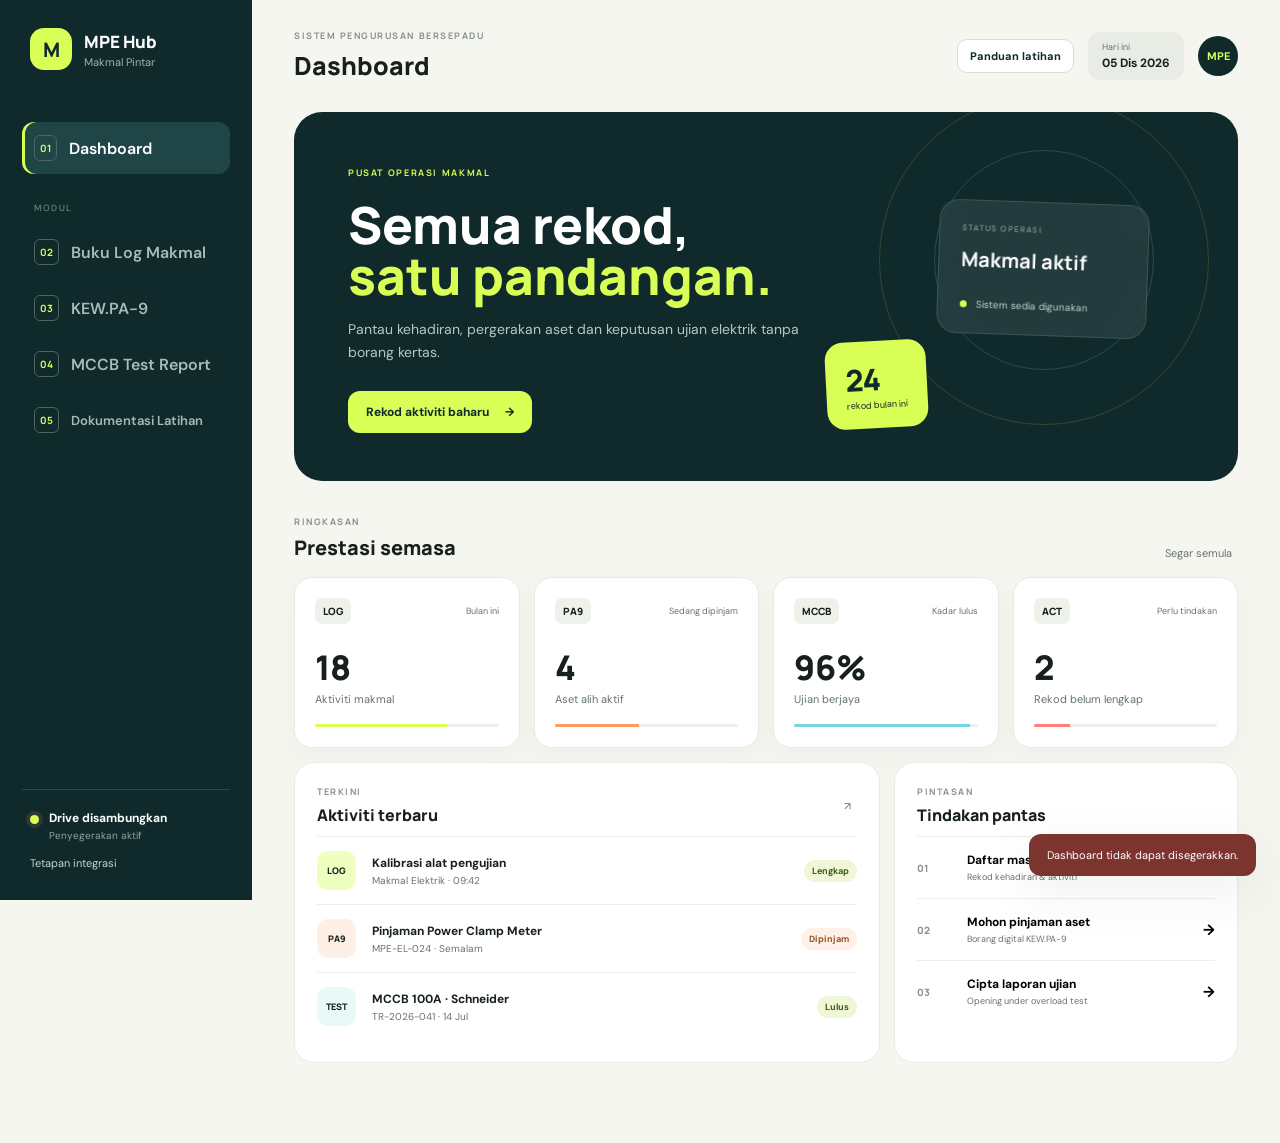
==== commit 02bcc875: "add complete MPE Hub training documentation" ====
--- a/index.html
+++ b/index.html
@@ -25,6 +25,7 @@
         <button class="nav-item" data-route="logbook"><span class="nav-icon">02</span><span>Buku Log Makmal</span></button>
         <button class="nav-item" data-route="asset"><span class="nav-icon">03</span><span>KEW.PA-9</span></button>
         <button class="nav-item" data-route="mccb"><span class="nav-icon">04</span><span>MCCB Test Report</span></button>
+        <a class="nav-item nav-link" href="docs.html"><span class="nav-icon">05</span><span>Dokumentasi Latihan</span></a>
       </nav>
 
       <div class="sidebar-foot">
@@ -40,6 +41,7 @@
           <h1 id="page-title">Dashboard</h1>
         </div>
         <div class="top-actions">
+          <a class="doc-top-link" href="docs.html">Panduan latihan</a>
           <div class="today-pill"><span>Hari ini</span><strong id="today-date">—</strong></div>
           <button class="avatar" aria-label="Profil pengguna">MPE</button>
         </div>
--- a/styles.css
+++ b/styles.css
@@ -5,3 +5,4 @@
 @media(max-width:760px){body{padding-bottom:74px}.sidebar{display:none}.main-content{margin-left:0;padding:0 16px 40px}.topbar{height:88px}.top-actions{gap:8px}.today-pill{display:none}.connection-banner{align-items:flex-start}.connection-banner span{max-width:220px}.hero-card{min-height:470px;display:block;padding:34px 26px}.hero-copy h2{font-size:40px}.hero-visual{min-height:190px;margin-top:15px}.orbit-one{width:260px;height:260px;right:-70px}.orbit-two{width:180px;height:180px;right:-25px}.pulse-card{right:4px;top:25px;width:185px;padding:18px}.mini-stat{left:2px;bottom:0}.metric-grid{grid-template-columns:1fr 1fr;gap:10px}.metric-card{padding:16px}.metric-card>strong{font-size:28px;margin-top:16px}.dashboard-grid{grid-template-columns:1fr}.module-intro{min-height:230px;padding:30px 24px;display:block}.intro-stat{text-align:left;border-left:0;border-top:1px solid rgba(23,32,31,.18);padding:18px 0 0;margin-top:24px}.intro-stat span{font-size:30px}.form-section{padding:24px 18px}.field-grid,.four-col,.test-grid{grid-template-columns:1fr}.form-actions{padding:18px;position:sticky;bottom:72px;z-index:4}.form-actions .button{flex:1}.repeater-row{grid-template-columns:32px 1fr}.repeater-row .field{grid-column:2/-1}.repeater-row .remove-row{grid-column:2;justify-self:end}.equipment-row{grid-template-columns:1fr}.reading-grid{grid-template-columns:repeat(4,1fr)}.mobile-nav{position:fixed;z-index:30;left:0;right:0;bottom:0;height:70px;padding-bottom:env(safe-area-inset-bottom);background:#fff;border-top:1px solid #dfe4dc;display:grid;grid-template-columns:repeat(4,1fr)}.mobile-nav button{border:0;background:#fff;color:#84908d;display:flex;flex-direction:column;align-items:center;justify-content:center;gap:4px}.mobile-nav button.active{color:var(--forest)}.mobile-nav button span{font:800 11px Manrope}.mobile-nav button small{font-size:8px}.setup-dialog{width:calc(100% - 24px);padding:28px}.toast{left:16px;right:16px;bottom:88px;text-align:center}}
 @media(max-width:390px){.metric-grid{grid-template-columns:1fr}.connection-banner{display:block}.connection-banner button{margin-top:10px}.reading-grid{grid-template-columns:repeat(3,1fr)}}
 @media(prefers-reduced-motion:reduce){*{scroll-behavior:auto!important;animation:none!important;transition:none!important}}
+.nav-link{text-decoration:none;font-size:13px}.doc-top-link{color:var(--forest);font-size:11px;font-weight:700;text-decoration:none;padding:9px 12px;border:1px solid #d8ded6;border-radius:10px;background:#fff}
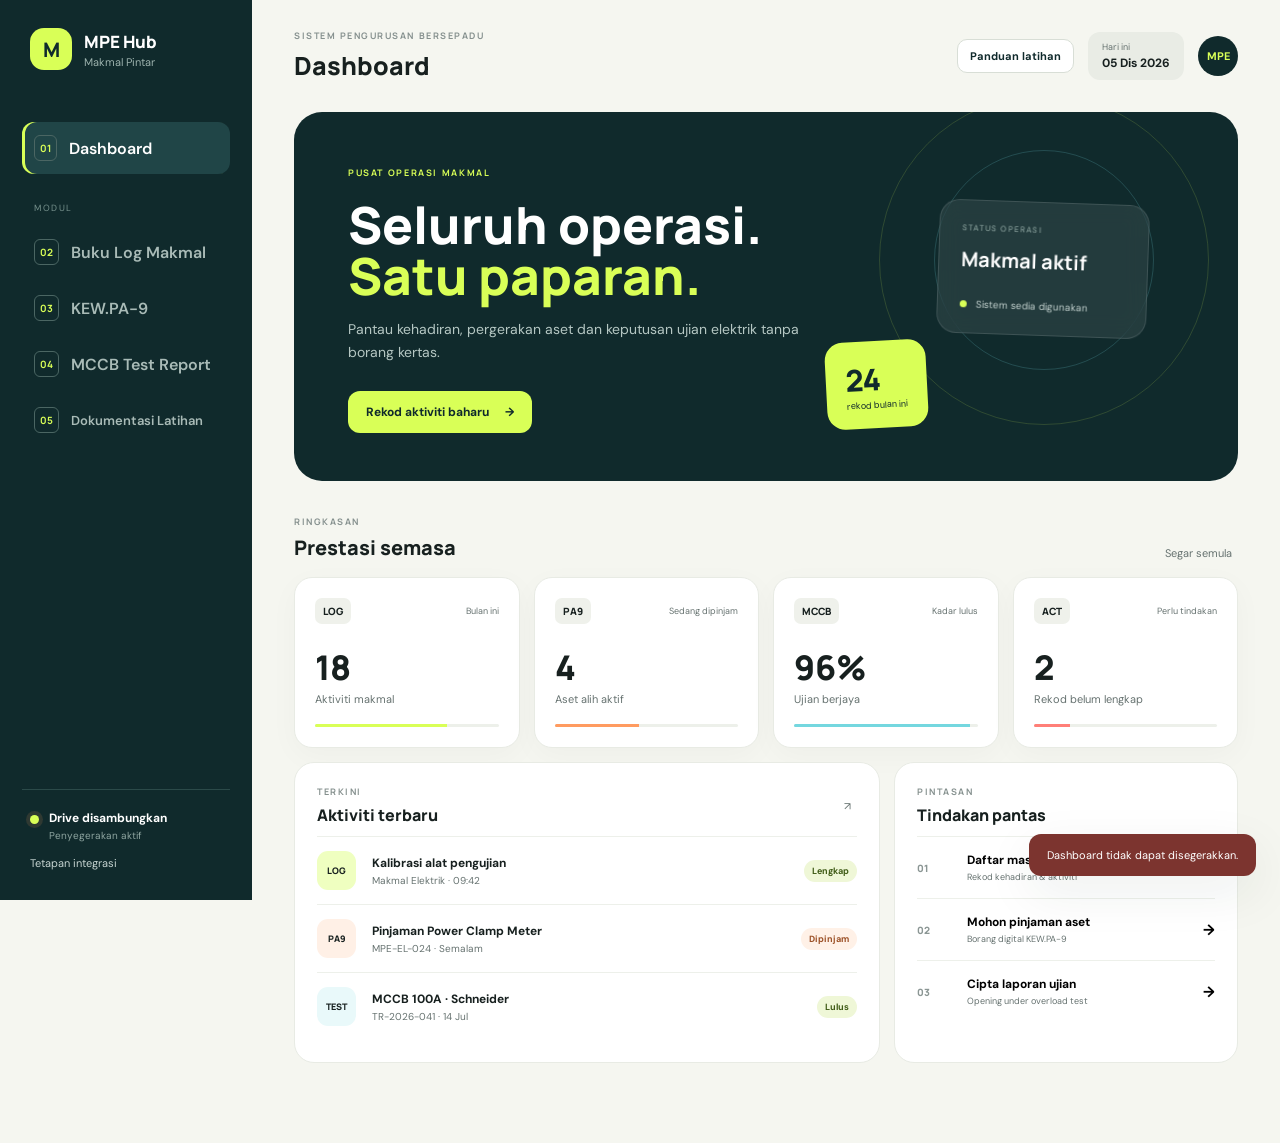
==== commit c4f6ca8d: "Refine dashboard headline" ====
--- a/index.html
+++ b/index.html
@@ -56,7 +56,7 @@
         <div class="hero-card">
           <div class="hero-copy">
             <span class="hero-kicker">PUSAT OPERASI MAKMAL</span>
-            <h2>Semua rekod,<br><em>satu pandangan.</em></h2>
+            <h2>Seluruh operasi.<br><em>Satu paparan.</em></h2>
             <p>Pantau kehadiran, pergerakan aset dan keputusan ujian elektrik tanpa borang kertas.</p>
             <button class="button button-primary" data-route="logbook">Rekod aktiviti baharu <span>→</span></button>
           </div>
